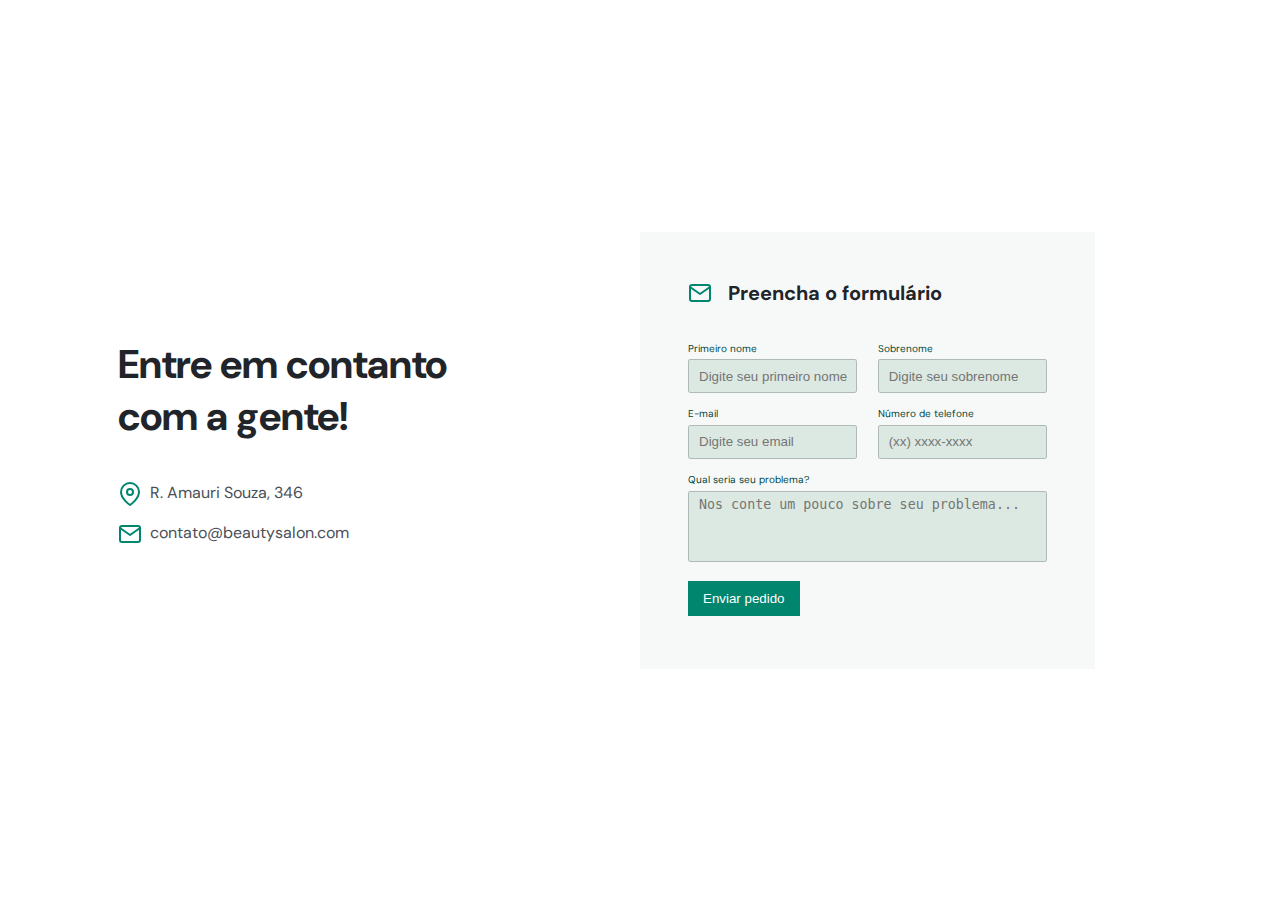
==== form-doctorcare-nlw-return/index.html @ b03e0270 "Add files via upload" ====
<!DOCTYPE html>
<html lang="pt-BR">
<head>
    <link rel="preconnect" href="https://fonts.googleapis.com">
    <link rel="preconnect" href="https://fonts.gstatic.com" crossorigin>

    <meta charset="UTF-8">
    <meta http-equiv="X-UA-Compatible" content="IE=edge">
    <meta name="viewport" content="width=device-width, initial-scale=1.0">

    <title>Formulário de consulta</title>

    <link href="https://fonts.googleapis.com/css2?family=DM+Sans:wght@400;700&display=swap" rel="stylesheet">
    <link rel="stylesheet" href="assets/reset.css">
    <link rel="stylesheet" href="assets/style.css">
<body>
    <div class="container">
        <div class="left">
            <div class="content-left">
                <header>
                    <h1>Entre em contanto com a gente!</h1>
                </header>

                <div class="list-left">
                    <ul>
                        <li>
                            <svg width="24" height="24" viewBox="0 0 24 24" fill="none" xmlns="http://www.w3.org/2000/svg">
                                <path d="M21 10C21 17 12 23 12 23C12 23 3 17 3 10C3 7.61305 3.94821 5.32387 5.63604 3.63604C7.32387 1.94821 9.61305 1 12 1C14.3869 1 16.6761 1.94821 18.364 3.63604C20.0518 5.32387 21 7.61305 21 10Z" stroke="#00856F" stroke-width="2" stroke-linecap="round" stroke-linejoin="round"/>
                                <path d="M12 13C13.6569 13 15 11.6569 15 10C15 8.34315 13.6569 7 12 7C10.3431 7 9 8.34315 9 10C9 11.6569 10.3431 13 12 13Z" stroke="#00856F" stroke-width="2" stroke-linecap="round" stroke-linejoin="round"/>
                                </svg>
                            <p>R. Amauri Souza, 346</p>
                        </li>
                        <li>
                            <svg width="24" height="24" viewBox="0 0 24 24" fill="none" xmlns="http://www.w3.org/2000/svg">
                                <path d="M4 4H20C21.1 4 22 4.9 22 6V18C22 19.1 21.1 20 20 20H4C2.9 20 2 19.1 2 18V6C2 4.9 2.9 4 4 4Z" stroke="#00856F" stroke-width="2" stroke-linecap="round" stroke-linejoin="round"/>
                                <path d="M22 6L12 13L2 6" stroke="#00856F" stroke-width="2" stroke-linecap="round" stroke-linejoin="round"/>
                                </svg>
                                <p>contato@beautysalon.com</p>
                        </li>
                    </ul>
                </div>
            </div>
        </div>
        <div class="right">
            <div class="form">
                <form action="">
                    <header class="form-header">
                        <svg width="24" height="24" viewBox="0 0 24 24" fill="none" xmlns="http://www.w3.org/2000/svg">
                            <g clip-path="url(#clip0_1773_766)">
                            <path d="M4 4H20C21.1 4 22 4.9 22 6V18C22 19.1 21.1 20 20 20H4C2.9 20 2 19.1 2 18V6C2 4.9 2.9 4 4 4Z" stroke="#00856F" stroke-width="2" stroke-linecap="round" stroke-linejoin="round"/>
                            <path d="M22 6L12 13L2 6" stroke="#00856F" stroke-width="2" stroke-linecap="round" stroke-linejoin="round"/>
                            </g>
                            <defs>
                            <clipPath id="clip0_1773_766">
                            <rect width="24" height="24" fill="white"/>
                            </clipPath>
                            </defs>
                            </svg>
                            <h2>Preencha o formulário</h2>
                    </header>
                    <div class="input-group">
                        <fieldset class="input-box">
                            <label for="firstname">Primeiro nome</label>
                            <input type="text"  name="firstname" id="firstname" placeholder="Digite seu primeiro nome" required>
                        </fieldset>
                        <fieldset class="input-box">
                            <label for="lastname">Sobrenome</label>
                            <input type="text" name="lastname" id="lastname" placeholder="Digite seu sobrenome" required>
                        </fieldset>
                        <fieldset class="input-box">
                            <label for="email">E-mail</label>
                            <input type="email" name="email" id="email" placeholder="Digite seu email" required>
                        </fieldset>
                        <fieldset class="input-box">
                            <label for="tel">Número de telefone</label>
                            <input type="tel" name="tel" id="tel" placeholder="(xx) xxxx-xxxx">
                        </fieldset>
                        <fieldset class="consul">
                            <label for="consultation">Qual seria seu problema?</label>
                            <textarea name="consultation" id="consultation" cols="30" rows="10" placeholder="Nos conte um pouco sobre seu problema..."></textarea>
                        </fieldset>
                        <div class="btn">
                            <button>Enviar pedido</button>
                        </div>
                    </div>
                </form>
            </div>
        </div>
    </div>
</body>
</html>
---- form-doctorcare-nlw-return/assets/style.css ----
/*--------------------------- GERAL -----------------*/


:root {
    --brand-green: #00856F;
    --brand-green-light: #DCE9E2;
    --brand-green-light-02: #F7F9F9;
    --brand-beige: #FFFAF1;
    --brand-green-hover:#00453A;
    --border-color: #4950574d;
    --paragraph: #495057;
    --title: #212529;

    font-size: 62.5%;  /* 1rem = 10px */
}


html,
body {
    width: 100%;
    height: 100%;
}

body{
    font-family: "DM sans", sans-serif;
    font-size: 1.6rem;

    background-color: #fff;
}

.container {
    width: 100%;
    height: 100vh;

    display: flex;
    justify-content: center;
    align-items: center;
}


/*--------------------------- LEFT e RIGHT -----------------*/

.left {
    width: 50%;

    display: flex;
    justify-content: center;
    align-self: center;
}

.right{
    width: 50%;
    display: flex;
}

/*--------------- left ----------- */

.content-left {
    width: 40.4rem;
    display: flex;
    flex-direction: column;
}

.content-left header h1 {
    color: var(--title);
    font-size: 4rem;
    font-weight: 700;
}

.content-left header {
    margin-bottom: 4rem;
    display: flex;

}

/* ---------- left ul ---- */

.content-left ul li {
    display: flex;
    gap: 0.8rem;

    margin-bottom: 1.6rem;
}

.content-left ul li p {
    color: var(--paragraph);
    font-family: 700;
}


/* ----------------  right - form ---------------- */

.form {
    background: var(--brand-green-light-02);

    width: 45.5rem;
    height: 43.7rem;
}

form {
    margin: 4.8rem;
}

form header {
    margin-bottom: 3.6rem;

    display: flex;
    align-items: center;
    gap: 1.6rem;
}

header h2 {
    font-size: 2rem;
    font-weight: 700;
    color: var(--title);
}

/* ------------- input - group- box - label----------*/

.input-group {
    display: flex;
    flex-wrap: wrap;
    justify-content: space-between;
}

.input-box {
    width: 16.9rem;

    display: flex;
    flex-direction: column;
    
    margin-bottom: 1.4rem;
}

.input-box input {
    width: 16.936rem;
    height: 3.387rem;

    border: 1px solid var(--border-color);
    border-radius: 2.41944px;

    padding-left: 1rem;
    outline: none;

    background: var(--brand-green-light);
}

.input-box input:focus {
    border: 1px solid var(--brand-green);
}

.input-box label,
.consul label {
    margin-bottom: 0.484rem;
    
    color: var(--brand-green-hover);
    font-size: 1rem;
}


/* ---- textarea -------------------------------- */

.consul {
    width: 100%;

    display: flex;
    flex-direction: column;

    margin-bottom: 1.935rem;
}

.consul textarea {
    height: 7.1rem;

    border: 1px solid var(--border-color);
    border-radius: 2.41944px;
    background: var(--brand-green-light);

    padding-top: 0.5rem;
    padding-left: 1rem;

    outline: none; 
}

.consul textarea:focus {
    border: 1px solid var(--brand-green);
}


/*------------- BTN ----------------*/ 

.btn button {
    width: 100%;

    color: #fff;

    background: var(--brand-green);

    padding: 1rem 1.5rem;

    cursor: pointer;

    transition: background .2s;
}

.btn button:hover {
    background: var(--brand-green-hover);
}

.btn button:active {
    opacity: 0.7;
}
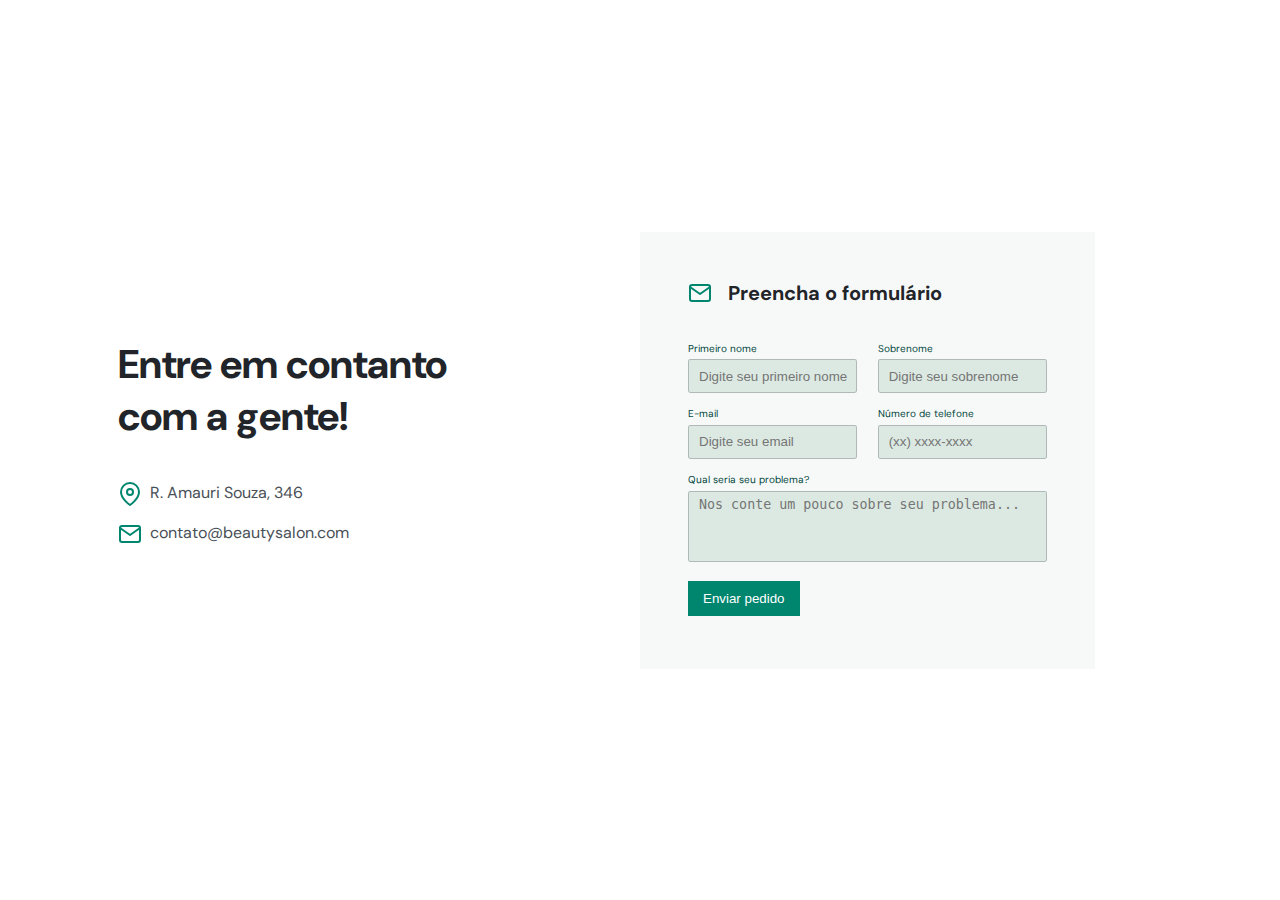
==== commit b243bb73: "Correção da lang da página" ====
--- a/form-doctorcare-nlw-return/index.html
+++ b/form-doctorcare-nlw-return/index.html
@@ -1,5 +1,5 @@
 <!DOCTYPE html>
-<html lang="pt-BR">
+<html lang="pt_BR">
 <head>
     <link rel="preconnect" href="https://fonts.googleapis.com">
     <link rel="preconnect" href="https://fonts.gstatic.com" crossorigin>
--- a/form-doctorcare-nlw-return/assets/style.css
+++ b/form-doctorcare-nlw-return/assets/style.css
@@ -2,7 +2,8 @@
 
 
 :root {
-    --brand-green: #00856F;
+    --hue: 170;
+    --brand-green: hsl(170, 100%, 26%);
     --brand-green-light: #DCE9E2;
     --brand-green-light-02: #F7F9F9;
     --brand-beige: #FFFAF1;
